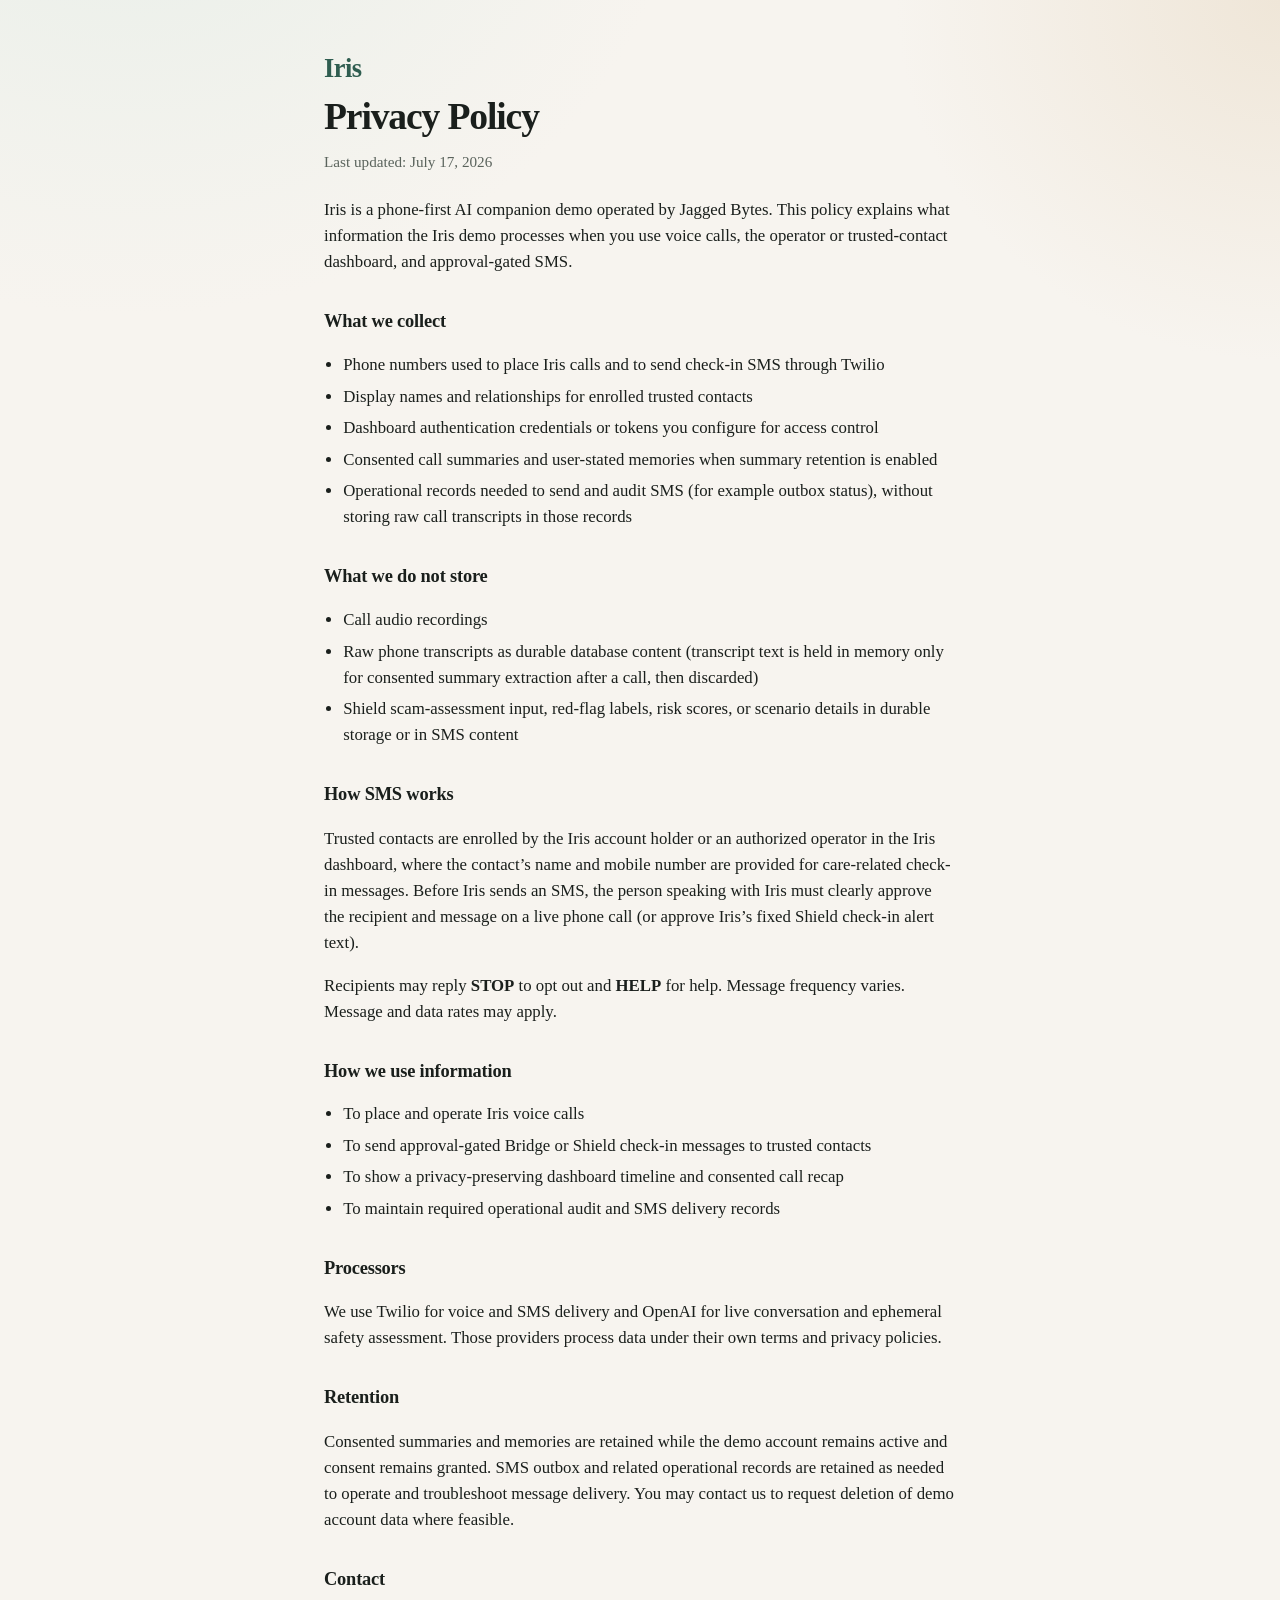
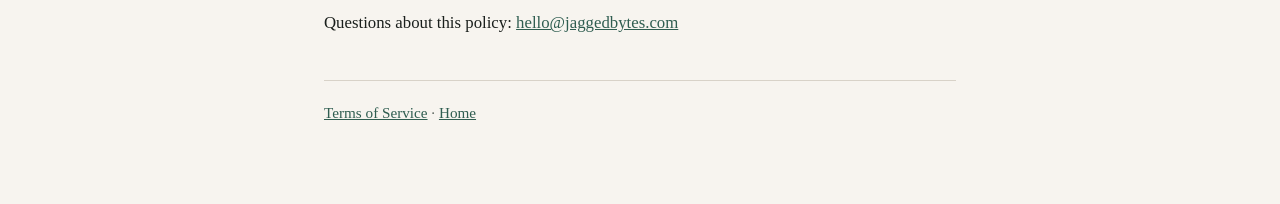
==== privacy/index.html @ 32c44c7b "docs(legal): add Iris privacy policy and terms for A2P" ====
<!DOCTYPE html>
<html lang="en">
<head>
  <meta charset="utf-8" />
  <meta name="viewport" content="width=device-width, initial-scale=1" />
  <title>Iris Privacy Policy</title>
  <link rel="stylesheet" href="../styles.css" />
</head>
<body>
  <main>
    <p class="brand"><a href="../">Iris</a></p>
    <h1>Privacy Policy</h1>
    <p class="meta">Last updated: July 17, 2026</p>

    <p>
      Iris is a phone-first AI companion demo operated by Jagged Bytes.
      This policy explains what information the Iris demo processes when you use
      voice calls, the operator or trusted-contact dashboard, and approval-gated SMS.
    </p>

    <h2>What we collect</h2>
    <ul>
      <li>Phone numbers used to place Iris calls and to send check-in SMS through Twilio</li>
      <li>Display names and relationships for enrolled trusted contacts</li>
      <li>Dashboard authentication credentials or tokens you configure for access control</li>
      <li>Consented call summaries and user-stated memories when summary retention is enabled</li>
      <li>Operational records needed to send and audit SMS (for example outbox status), without storing raw call transcripts in those records</li>
    </ul>

    <h2>What we do not store</h2>
    <ul>
      <li>Call audio recordings</li>
      <li>Raw phone transcripts as durable database content (transcript text is held in memory only for consented summary extraction after a call, then discarded)</li>
      <li>Shield scam-assessment input, red-flag labels, risk scores, or scenario details in durable storage or in SMS content</li>
    </ul>

    <h2>How SMS works</h2>
    <p>
      Trusted contacts are enrolled by the Iris account holder or an authorized operator
      in the Iris dashboard, where the contact’s name and mobile number are provided for
      care-related check-in messages. Before Iris sends an SMS, the person speaking with
      Iris must clearly approve the recipient and message on a live phone call
      (or approve Iris’s fixed Shield check-in alert text).
    </p>
    <p>
      Recipients may reply <strong>STOP</strong> to opt out and <strong>HELP</strong> for help.
      Message frequency varies. Message and data rates may apply.
    </p>

    <h2>How we use information</h2>
    <ul>
      <li>To place and operate Iris voice calls</li>
      <li>To send approval-gated Bridge or Shield check-in messages to trusted contacts</li>
      <li>To show a privacy-preserving dashboard timeline and consented call recap</li>
      <li>To maintain required operational audit and SMS delivery records</li>
    </ul>

    <h2>Processors</h2>
    <p>
      We use Twilio for voice and SMS delivery and OpenAI for live conversation and
      ephemeral safety assessment. Those providers process data under their own terms
      and privacy policies.
    </p>

    <h2>Retention</h2>
    <p>
      Consented summaries and memories are retained while the demo account remains active
      and consent remains granted. SMS outbox and related operational records are retained
      as needed to operate and troubleshoot message delivery. You may contact us to request
      deletion of demo account data where feasible.
    </p>

    <h2>Contact</h2>
    <p>
      Questions about this policy: <a href="mailto:hello@jaggedbytes.com">hello@jaggedbytes.com</a>
    </p>

    <p class="nav"><a href="../terms/">Terms of Service</a> · <a href="../">Home</a></p>
  </main>
</body>
</html>
---- styles.css ----
:root {
  color-scheme: light;
  --ink: #1a1f1c;
  --muted: #5a635c;
  --paper: #f7f4ef;
  --accent: #2f5d50;
  --rule: #d8d2c8;
  font-family: "Iowan Old Style", "Palatino Linotype", Palatino, "Book Antiqua", Georgia, serif;
}

* {
  box-sizing: border-box;
}

body {
  margin: 0;
  min-height: 100vh;
  background:
    radial-gradient(ellipse 80% 50% at 10% -10%, #e8efe9 0%, transparent 55%),
    radial-gradient(ellipse 60% 40% at 100% 0%, #efe6d8 0%, transparent 50%),
    var(--paper);
  color: var(--ink);
  line-height: 1.55;
}

main {
  max-width: 42rem;
  margin: 0 auto;
  padding: 3rem 1.25rem 4rem;
}

.brand {
  margin: 0 0 0.35rem;
  font-size: 1.65rem;
  font-weight: 700;
  letter-spacing: -0.02em;
  color: var(--accent);
}

.brand a {
  color: inherit;
  text-decoration: none;
}

h1 {
  margin: 0 0 0.75rem;
  font-size: clamp(1.85rem, 4vw, 2.35rem);
  line-height: 1.15;
  letter-spacing: -0.03em;
}

h2 {
  margin: 2rem 0 0.65rem;
  font-size: 1.15rem;
  letter-spacing: -0.01em;
}

.meta {
  margin: 0 0 1.5rem;
  color: var(--muted);
  font-size: 0.95rem;
}

p,
li {
  font-size: 1.05rem;
}

ul {
  padding-left: 1.2rem;
}

li + li {
  margin-top: 0.35rem;
}

a {
  color: var(--accent);
}

.nav {
  margin-top: 2.75rem;
  padding-top: 1.25rem;
  border-top: 1px solid var(--rule);
  color: var(--muted);
  font-size: 0.95rem;
}
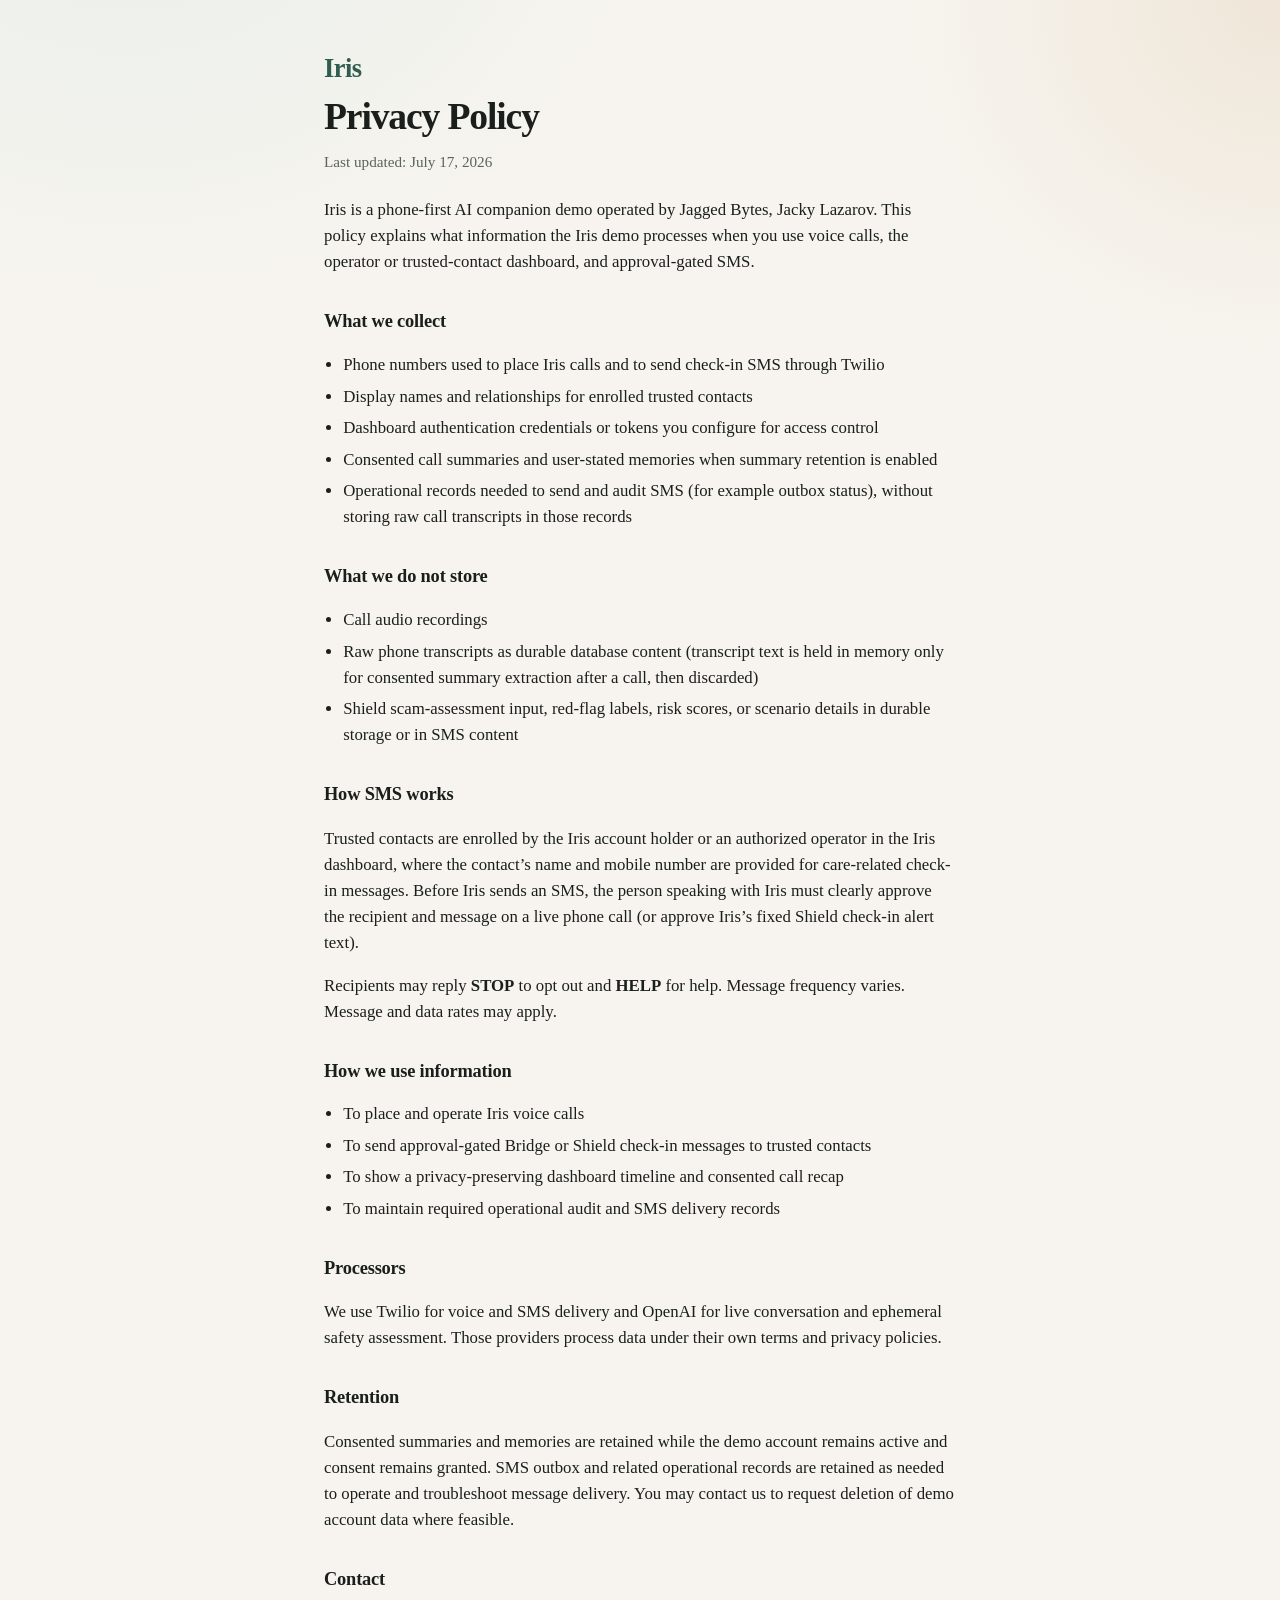
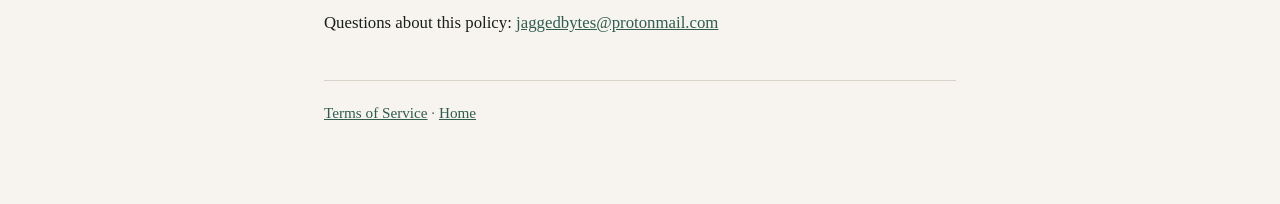
==== commit 2910db6b: "fix(docs): update business name and email" ====
--- a/privacy/index.html
+++ b/privacy/index.html
@@ -13,7 +13,7 @@
     <p class="meta">Last updated: July 17, 2026</p>
 
     <p>
-      Iris is a phone-first AI companion demo operated by Jagged Bytes.
+      Iris is a phone-first AI companion demo operated by Jagged Bytes, Jacky Lazarov.
       This policy explains what information the Iris demo processes when you use
       voice calls, the operator or trusted-contact dashboard, and approval-gated SMS.
     </p>
@@ -72,7 +72,7 @@
 
     <h2>Contact</h2>
     <p>
-      Questions about this policy: <a href="mailto:hello@jaggedbytes.com">hello@jaggedbytes.com</a>
+      Questions about this policy: <a href="mailto:jaggedbytes@protonmail.com">jaggedbytes@protonmail.com</a>
     </p>
 
     <p class="nav"><a href="../terms/">Terms of Service</a> · <a href="../">Home</a></p>
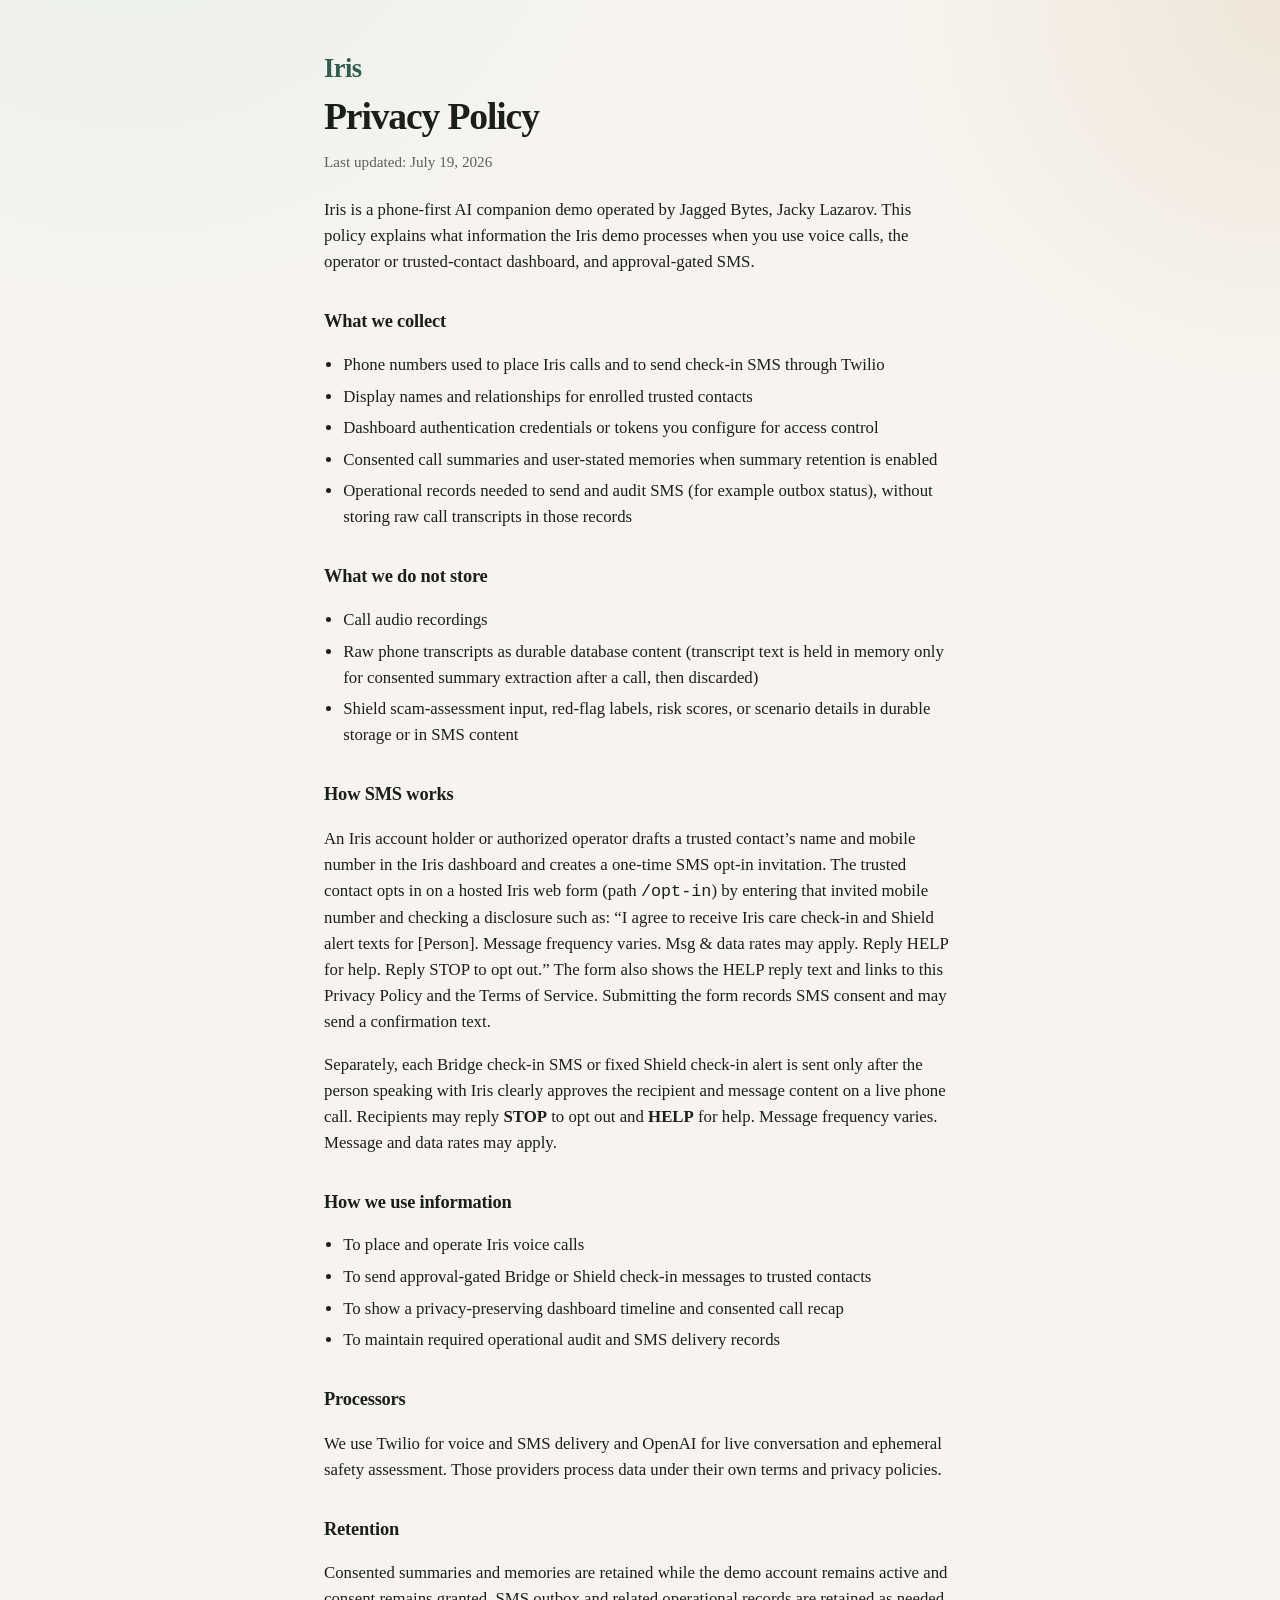
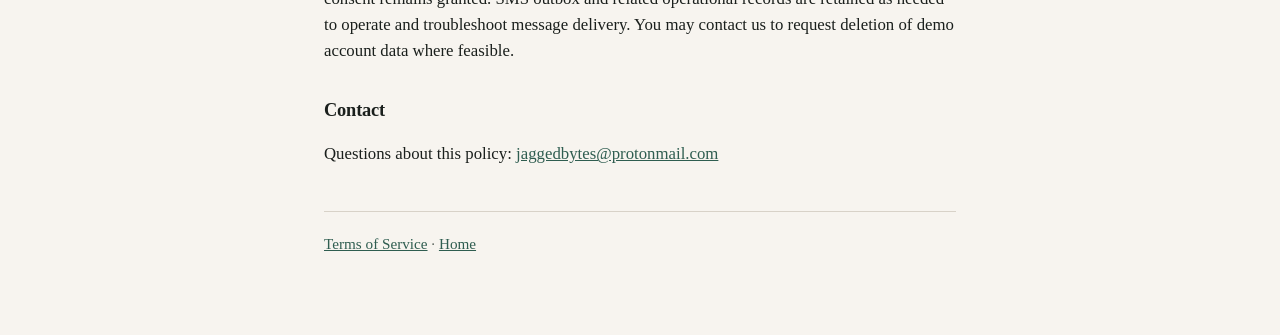
==== commit e4d0ef70: "docs(legal): describe web SMS opt-in on privacy and terms" ====
--- a/privacy/index.html
+++ b/privacy/index.html
@@ -10,7 +10,7 @@
   <main>
     <p class="brand"><a href="../">Iris</a></p>
     <h1>Privacy Policy</h1>
-    <p class="meta">Last updated: July 17, 2026</p>
+    <p class="meta">Last updated: July 19, 2026</p>
 
     <p>
       Iris is a phone-first AI companion demo operated by Jagged Bytes, Jacky Lazarov.
@@ -36,15 +36,21 @@
 
     <h2>How SMS works</h2>
     <p>
-      Trusted contacts are enrolled by the Iris account holder or an authorized operator
-      in the Iris dashboard, where the contact’s name and mobile number are provided for
-      care-related check-in messages. Before Iris sends an SMS, the person speaking with
-      Iris must clearly approve the recipient and message on a live phone call
-      (or approve Iris’s fixed Shield check-in alert text).
+      An Iris account holder or authorized operator drafts a trusted contact’s name and
+      mobile number in the Iris dashboard and creates a one-time SMS opt-in invitation.
+      The trusted contact opts in on a hosted Iris web form (path <code>/opt-in</code>) by
+      entering that invited mobile number and checking a disclosure such as:
+      “I agree to receive Iris care check-in and Shield alert texts for [Person].
+      Message frequency varies. Msg &amp; data rates may apply. Reply HELP for help.
+      Reply STOP to opt out.” The form also shows the HELP reply text and links to this
+      Privacy Policy and the Terms of Service. Submitting the form records SMS consent and
+      may send a confirmation text.
     </p>
     <p>
-      Recipients may reply <strong>STOP</strong> to opt out and <strong>HELP</strong> for help.
-      Message frequency varies. Message and data rates may apply.
+      Separately, each Bridge check-in SMS or fixed Shield check-in alert is sent only after
+      the person speaking with Iris clearly approves the recipient and message content on a
+      live phone call. Recipients may reply <strong>STOP</strong> to opt out and
+      <strong>HELP</strong> for help. Message frequency varies. Message and data rates may apply.
     </p>
 
     <h2>How we use information</h2>
